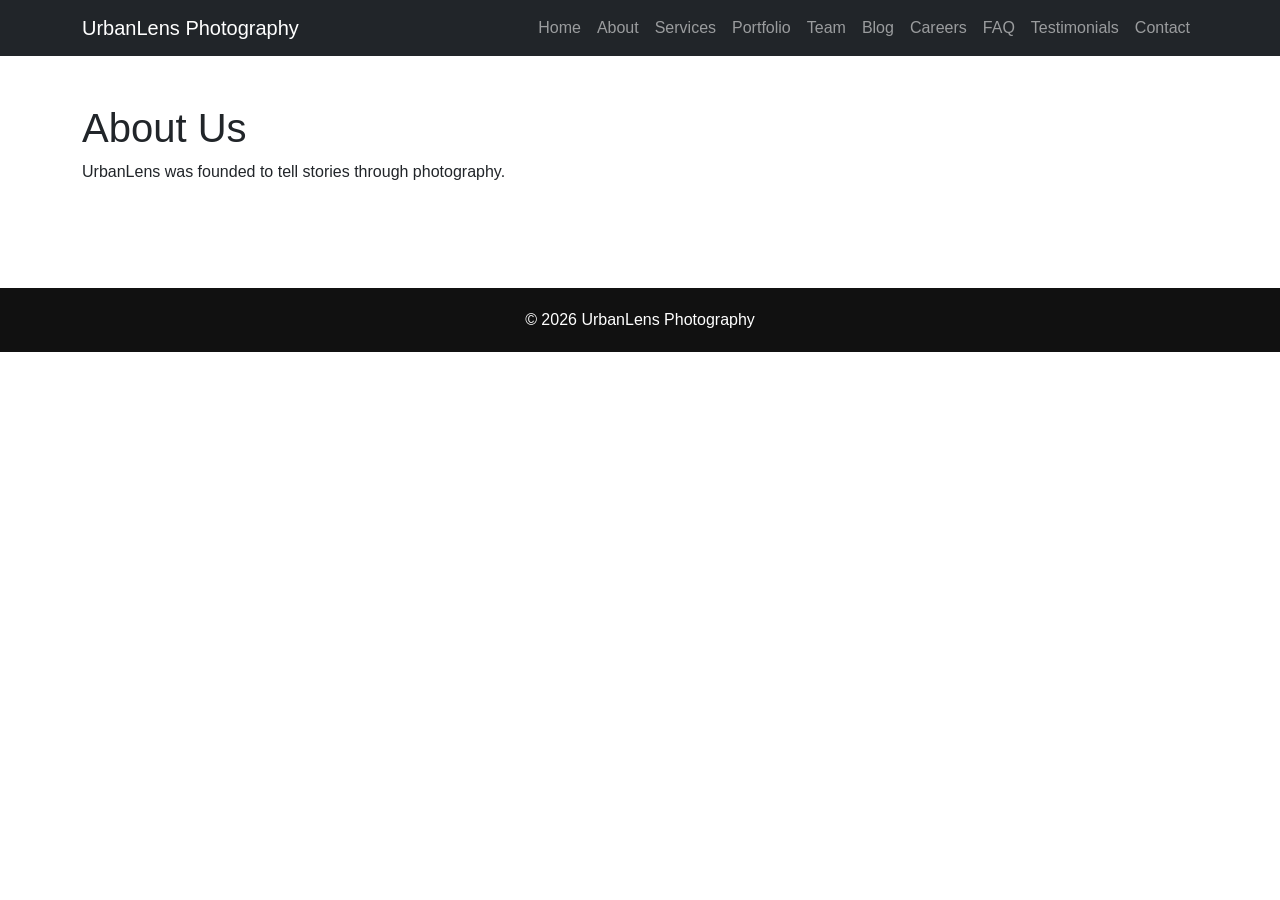
==== about.html @ 908db453 "Initial UrbanLens Photography project" ====
<!DOCTYPE html><html><head><meta charset='UTF-8'><meta name='viewport' content='width=device-width,initial-scale=1'>
<link href='https://cdn.jsdelivr.net/npm/bootstrap@5.3.3/dist/css/bootstrap.min.css' rel='stylesheet'>
<link rel='stylesheet' href='assets/css/style.css'><title>UrbanLens</title></head><body>
<nav class="navbar navbar-expand-lg navbar-dark bg-dark">
<div class="container">
<a class="navbar-brand" href="index.html">UrbanLens Photography</a>
<div class="navbar-nav">
<a class="nav-link" href="index.html">Home</a>
<a class="nav-link" href="about.html">About</a>
<a class="nav-link" href="services.html">Services</a>
<a class="nav-link" href="portfolio.html">Portfolio</a>
<a class="nav-link" href="team.html">Team</a>
<a class="nav-link" href="blog.html">Blog</a>
<a class="nav-link" href="careers.html">Careers</a>
<a class="nav-link" href="faq.html">FAQ</a>
<a class="nav-link" href="testimonials.html">Testimonials</a>
<a class="nav-link" href="contact.html">Contact</a>
</div></div></nav>
<main class='container py-5'><h1>About Us</h1><p>UrbanLens was founded to tell stories through photography.</p></main><footer>© 2026 UrbanLens Photography</footer><script src='assets/js/main.js'></script></body></html>
---- assets/css/style.css ----
body{font-family:Arial,sans-serif;margin:0;padding:0}
.hero{background:#0f172a;color:#fff;padding:100px 20px;text-align:center}
footer{background:#111;color:#fff;padding:20px;text-align:center;margin-top:40px}
.card{margin-bottom:20px}
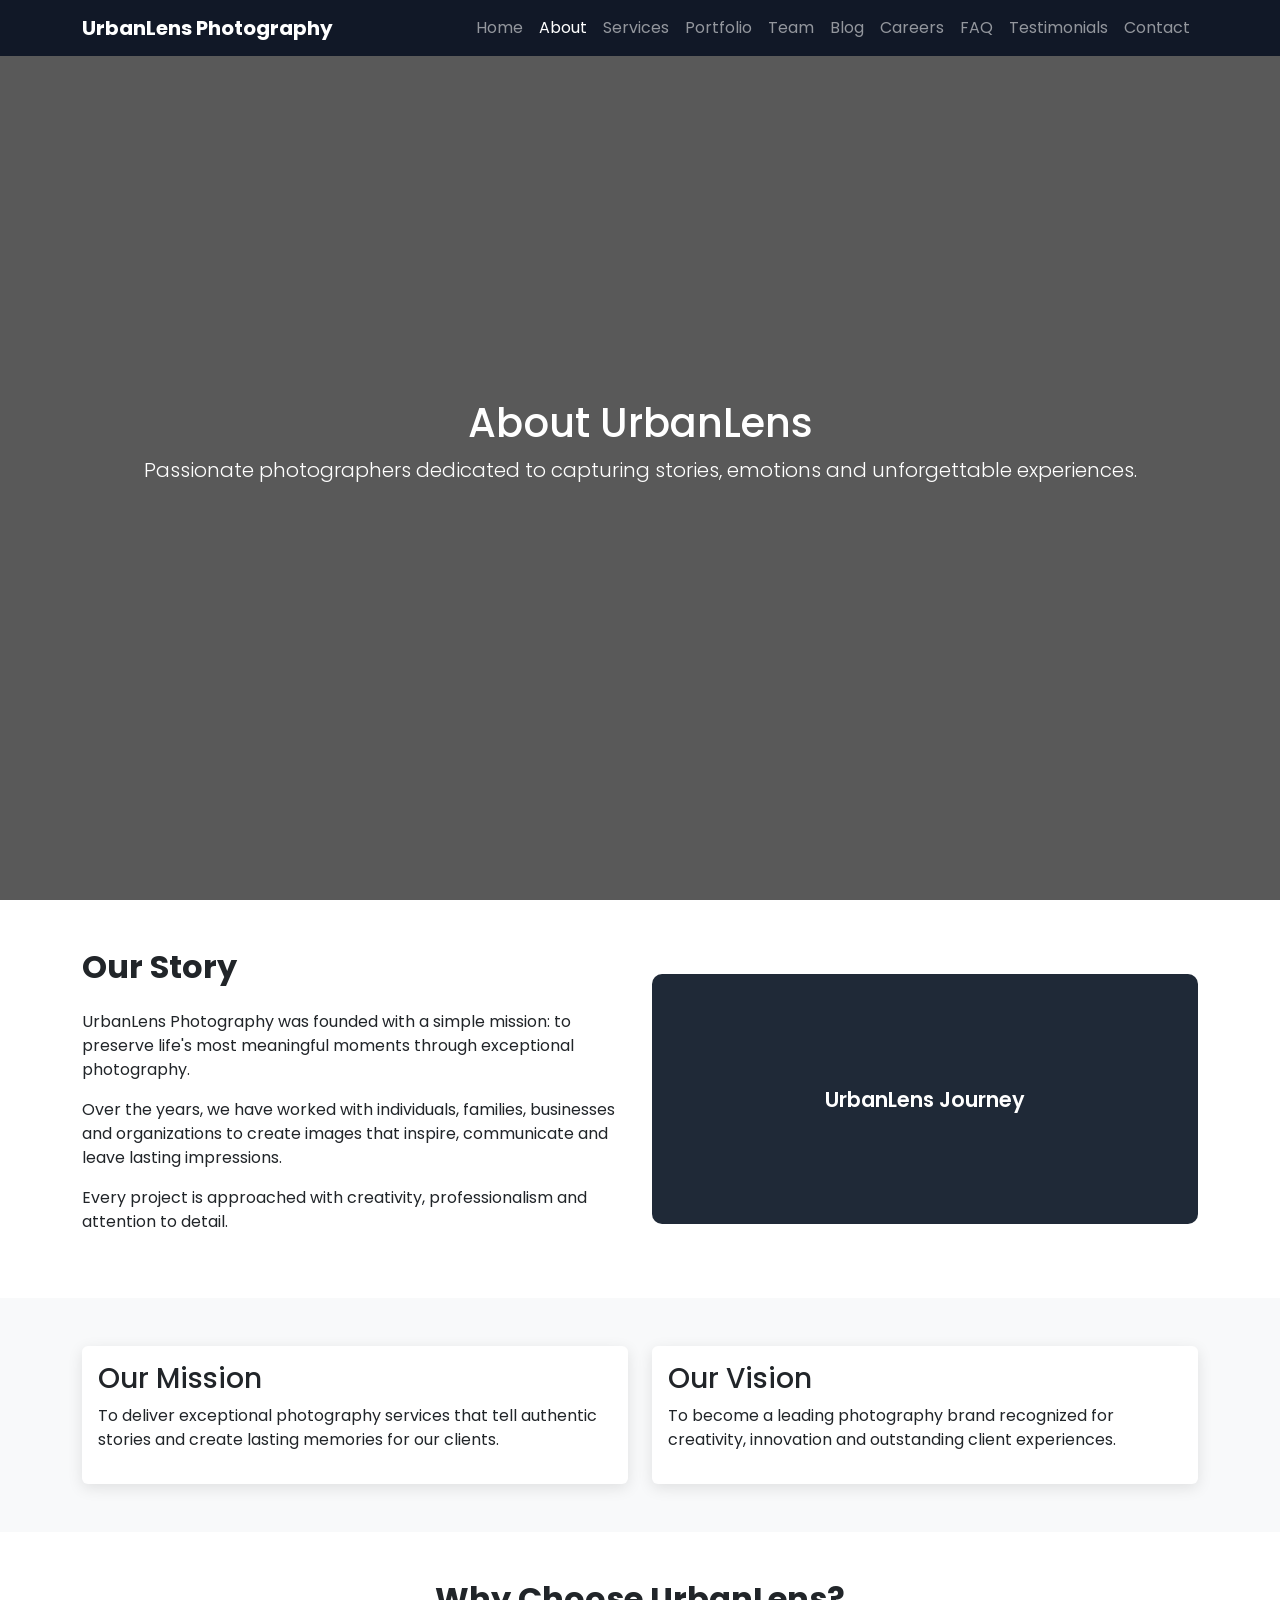
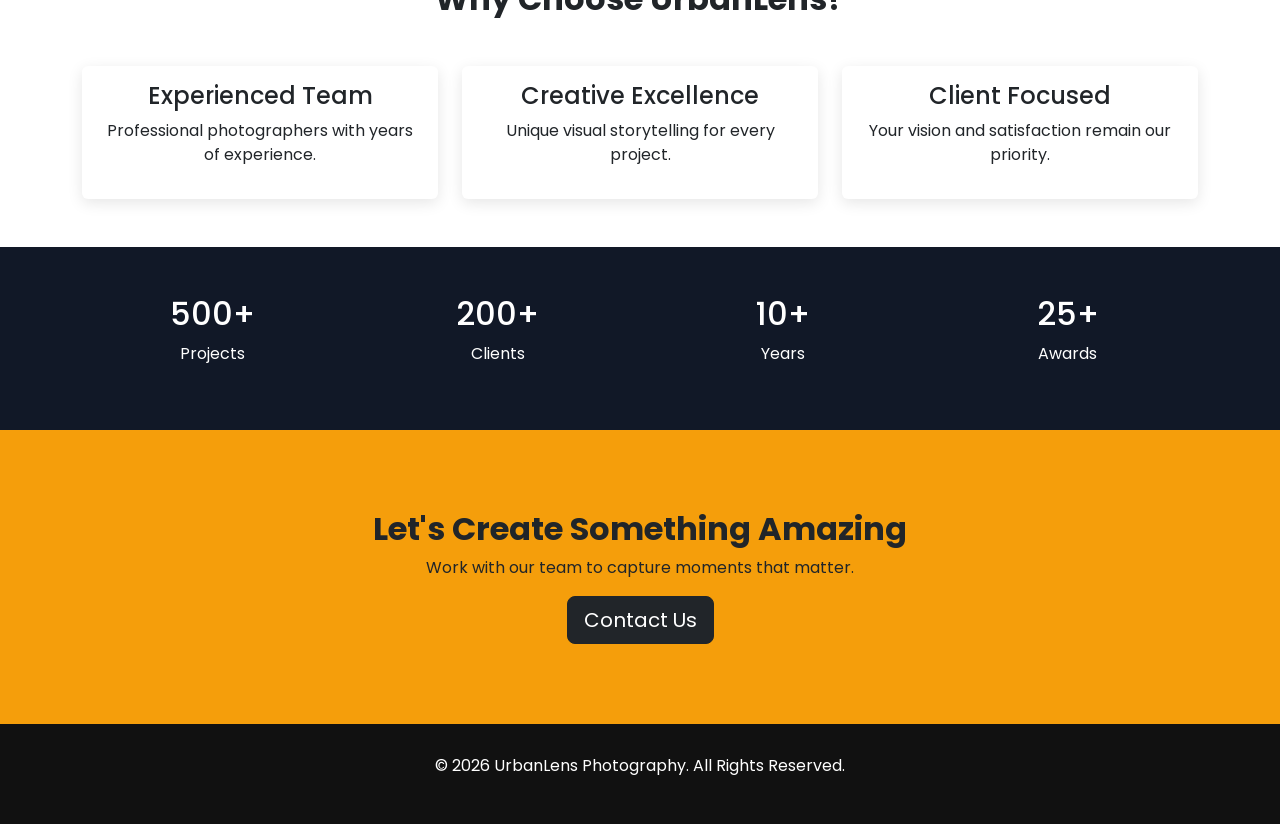
==== commit 3efc429c: "Upgrade About Us page" ====
--- a/about.html
+++ b/about.html
@@ -1,19 +1,284 @@
-<!DOCTYPE html><html><head><meta charset='UTF-8'><meta name='viewport' content='width=device-width,initial-scale=1'>
-<link href='https://cdn.jsdelivr.net/npm/bootstrap@5.3.3/dist/css/bootstrap.min.css' rel='stylesheet'>
-<link rel='stylesheet' href='assets/css/style.css'><title>UrbanLens</title></head><body>
-<nav class="navbar navbar-expand-lg navbar-dark bg-dark">
-<div class="container">
-<a class="navbar-brand" href="index.html">UrbanLens Photography</a>
-<div class="navbar-nav">
-<a class="nav-link" href="index.html">Home</a>
-<a class="nav-link" href="about.html">About</a>
-<a class="nav-link" href="services.html">Services</a>
-<a class="nav-link" href="portfolio.html">Portfolio</a>
-<a class="nav-link" href="team.html">Team</a>
-<a class="nav-link" href="blog.html">Blog</a>
-<a class="nav-link" href="careers.html">Careers</a>
-<a class="nav-link" href="faq.html">FAQ</a>
-<a class="nav-link" href="testimonials.html">Testimonials</a>
-<a class="nav-link" href="contact.html">Contact</a>
-</div></div></nav>
-<main class='container py-5'><h1>About Us</h1><p>UrbanLens was founded to tell stories through photography.</p></main><footer>© 2026 UrbanLens Photography</footer><script src='assets/js/main.js'></script></body></html>+<!DOCTYPE html>
+<html lang="en">
+<head>
+    <meta charset="UTF-8">
+    <meta name="viewport" content="width=device-width, initial-scale=1.0">
+
+    <title>About Us | UrbanLens Photography</title>
+
+    <meta name="description" content="Learn about UrbanLens Photography, our mission, vision, values and commitment to capturing unforgettable moments.">
+
+    <link href="https://cdn.jsdelivr.net/npm/bootstrap@5.3.3/dist/css/bootstrap.min.css" rel="stylesheet">
+    <link rel="stylesheet" href="assets/css/style.css">
+
+    <link href="https://fonts.googleapis.com/css2?family=Poppins:wght@300;400;500;600;700&display=swap" rel="stylesheet">
+</head>
+
+<body>
+
+<nav class="navbar navbar-expand-lg navbar-dark custom-navbar fixed-top">
+    <div class="container">
+
+        <a class="navbar-brand fw-bold" href="index.html">
+            UrbanLens Photography
+        </a>
+
+        <button class="navbar-toggler" type="button"
+            data-bs-toggle="collapse"
+            data-bs-target="#navbarNav">
+            <span class="navbar-toggler-icon"></span>
+        </button>
+
+        <div class="collapse navbar-collapse" id="navbarNav">
+
+            <ul class="navbar-nav ms-auto">
+
+                <li class="nav-item"><a class="nav-link" href="index.html">Home</a></li>
+                <li class="nav-item"><a class="nav-link active" href="about.html">About</a></li>
+                <li class="nav-item"><a class="nav-link" href="services.html">Services</a></li>
+                <li class="nav-item"><a class="nav-link" href="portfolio.html">Portfolio</a></li>
+                <li class="nav-item"><a class="nav-link" href="team.html">Team</a></li>
+                <li class="nav-item"><a class="nav-link" href="blog.html">Blog</a></li>
+                <li class="nav-item"><a class="nav-link" href="careers.html">Careers</a></li>
+                <li class="nav-item"><a class="nav-link" href="faq.html">FAQ</a></li>
+                <li class="nav-item"><a class="nav-link" href="testimonials.html">Testimonials</a></li>
+                <li class="nav-item"><a class="nav-link" href="contact.html">Contact</a></li>
+
+            </ul>
+
+        </div>
+
+    </div>
+</nav>
+
+<!-- PAGE HERO -->
+<section class="hero-section">
+
+    <div class="container text-center">
+
+        <h1>About UrbanLens</h1>
+
+        <p class="lead">
+            Passionate photographers dedicated to capturing stories,
+            emotions and unforgettable experiences.
+        </p>
+
+    </div>
+
+</section>
+
+<!-- COMPANY STORY -->
+<section class="py-5">
+
+    <div class="container">
+
+        <div class="row align-items-center">
+
+            <div class="col-lg-6">
+
+                <h2 class="fw-bold mb-4">
+                    Our Story
+                </h2>
+
+                <p>
+                    UrbanLens Photography was founded with a simple mission:
+                    to preserve life's most meaningful moments through
+                    exceptional photography.
+                </p>
+
+                <p>
+                    Over the years, we have worked with individuals,
+                    families, businesses and organizations to create
+                    images that inspire, communicate and leave lasting
+                    impressions.
+                </p>
+
+                <p>
+                    Every project is approached with creativity,
+                    professionalism and attention to detail.
+                </p>
+
+            </div>
+
+            <div class="col-lg-6">
+
+                <div class="portfolio-box">
+                    UrbanLens Journey
+                </div>
+
+            </div>
+
+        </div>
+
+    </div>
+
+</section>
+
+<!-- MISSION AND VISION -->
+<section class="bg-light py-5">
+
+    <div class="container">
+
+        <div class="row g-4">
+
+            <div class="col-md-6">
+
+                <div class="card h-100 service-card">
+
+                    <div class="card-body">
+
+                        <h3>Our Mission</h3>
+
+                        <p>
+                            To deliver exceptional photography services
+                            that tell authentic stories and create lasting
+                            memories for our clients.
+                        </p>
+
+                    </div>
+
+                </div>
+
+            </div>
+
+            <div class="col-md-6">
+
+                <div class="card h-100 service-card">
+
+                    <div class="card-body">
+
+                        <h3>Our Vision</h3>
+
+                        <p>
+                            To become a leading photography brand recognized
+                            for creativity, innovation and outstanding client
+                            experiences.
+                        </p>
+
+                    </div>
+
+                </div>
+
+            </div>
+
+        </div>
+
+    </div>
+
+</section>
+
+<!-- WHY CHOOSE US -->
+<section class="py-5">
+
+    <div class="container">
+
+        <h2 class="text-center fw-bold mb-5">
+            Why Choose UrbanLens?
+        </h2>
+
+        <div class="row text-center g-4">
+
+            <div class="col-md-4">
+                <div class="card service-card h-100">
+                    <div class="card-body">
+                        <h4>Experienced Team</h4>
+                        <p>Professional photographers with years of experience.</p>
+                    </div>
+                </div>
+            </div>
+
+            <div class="col-md-4">
+                <div class="card service-card h-100">
+                    <div class="card-body">
+                        <h4>Creative Excellence</h4>
+                        <p>Unique visual storytelling for every project.</p>
+                    </div>
+                </div>
+            </div>
+
+            <div class="col-md-4">
+                <div class="card service-card h-100">
+                    <div class="card-body">
+                        <h4>Client Focused</h4>
+                        <p>Your vision and satisfaction remain our priority.</p>
+                    </div>
+                </div>
+            </div>
+
+        </div>
+
+    </div>
+
+</section>
+
+<!-- COMPANY STATS -->
+<section class="stats-section py-5">
+
+    <div class="container">
+
+        <div class="row text-center">
+
+            <div class="col-md-3">
+                <h2>500+</h2>
+                <p>Projects</p>
+            </div>
+
+            <div class="col-md-3">
+                <h2>200+</h2>
+                <p>Clients</p>
+            </div>
+
+            <div class="col-md-3">
+                <h2>10+</h2>
+                <p>Years</p>
+            </div>
+
+            <div class="col-md-3">
+                <h2>25+</h2>
+                <p>Awards</p>
+            </div>
+
+        </div>
+
+    </div>
+
+</section>
+
+<!-- CTA -->
+<section class="cta-section">
+
+    <div class="container text-center">
+
+        <h2 class="fw-bold">
+            Let's Create Something Amazing
+        </h2>
+
+        <p>
+            Work with our team to capture moments that matter.
+        </p>
+
+        <a href="contact.html" class="btn btn-dark btn-lg">
+            Contact Us
+        </a>
+
+    </div>
+
+</section>
+
+<footer class="footer">
+
+    <div class="container text-center">
+
+        <p>
+            © 2026 UrbanLens Photography. All Rights Reserved.
+        </p>
+
+    </div>
+
+</footer>
+
+<script src="https://cdn.jsdelivr.net/npm/bootstrap@5.3.3/dist/js/bootstrap.bundle.min.js"></script>
+<script src="assets/js/main.js"></script>
+
+</body>
+</html>
--- a/assets/css/style.css
+++ b/assets/css/style.css
@@ -1,5 +1,84 @@
+body{
+font-family:'Poppins',sans-serif;
+}
 
-body{font-family:Arial,sans-serif;margin:0;padding:0}
-.hero{background:#0f172a;color:#fff;padding:100px 20px;text-align:center}
-footer{background:#111;color:#fff;padding:20px;text-align:center;margin-top:40px}
-.card{margin-bottom:20px}
+.custom-navbar{
+background:#111827;
+}
+
+.hero-section{
+height:100vh;
+background:linear-gradient(rgba(0,0,0,.65),rgba(0,0,0,.65)),
+url('https://images.unsplash.com/photo-1492691527719-9d1e07e534b4?auto=format&fit=crop&w=1600&q=80');
+background-size:cover;
+background-position:center;
+display:flex;
+align-items:center;
+justify-content:center;
+text-align:center;
+color:white;
+}
+
+.hero-content h1{
+font-size:4rem;
+font-weight:700;
+margin-bottom:20px;
+}
+
+.hero-content p{
+font-size:1.2rem;
+max-width:700px;
+margin:auto;
+margin-bottom:30px;
+}
+
+.service-card{
+border:none;
+box-shadow:0 4px 15px rgba(0,0,0,.1);
+transition:.3s;
+}
+
+.service-card:hover{
+transform:translateY(-10px);
+}
+
+.portfolio-box{
+height:250px;
+background:#1f2937;
+color:white;
+display:flex;
+justify-content:center;
+align-items:center;
+font-size:1.3rem;
+font-weight:600;
+border-radius:10px;
+}
+
+.stats-section{
+background:#111827;
+color:white;
+}
+
+.cta-section{
+background:#f59e0b;
+padding:80px 20px;
+text-align:center;
+}
+
+.footer{
+background:#111;
+color:white;
+padding:30px;
+}
+
+@media(max-width:768px){
+
+.hero-content h1{
+font-size:2.5rem;
+}
+
+.hero-section{
+height:80vh;
+}
+
+}
